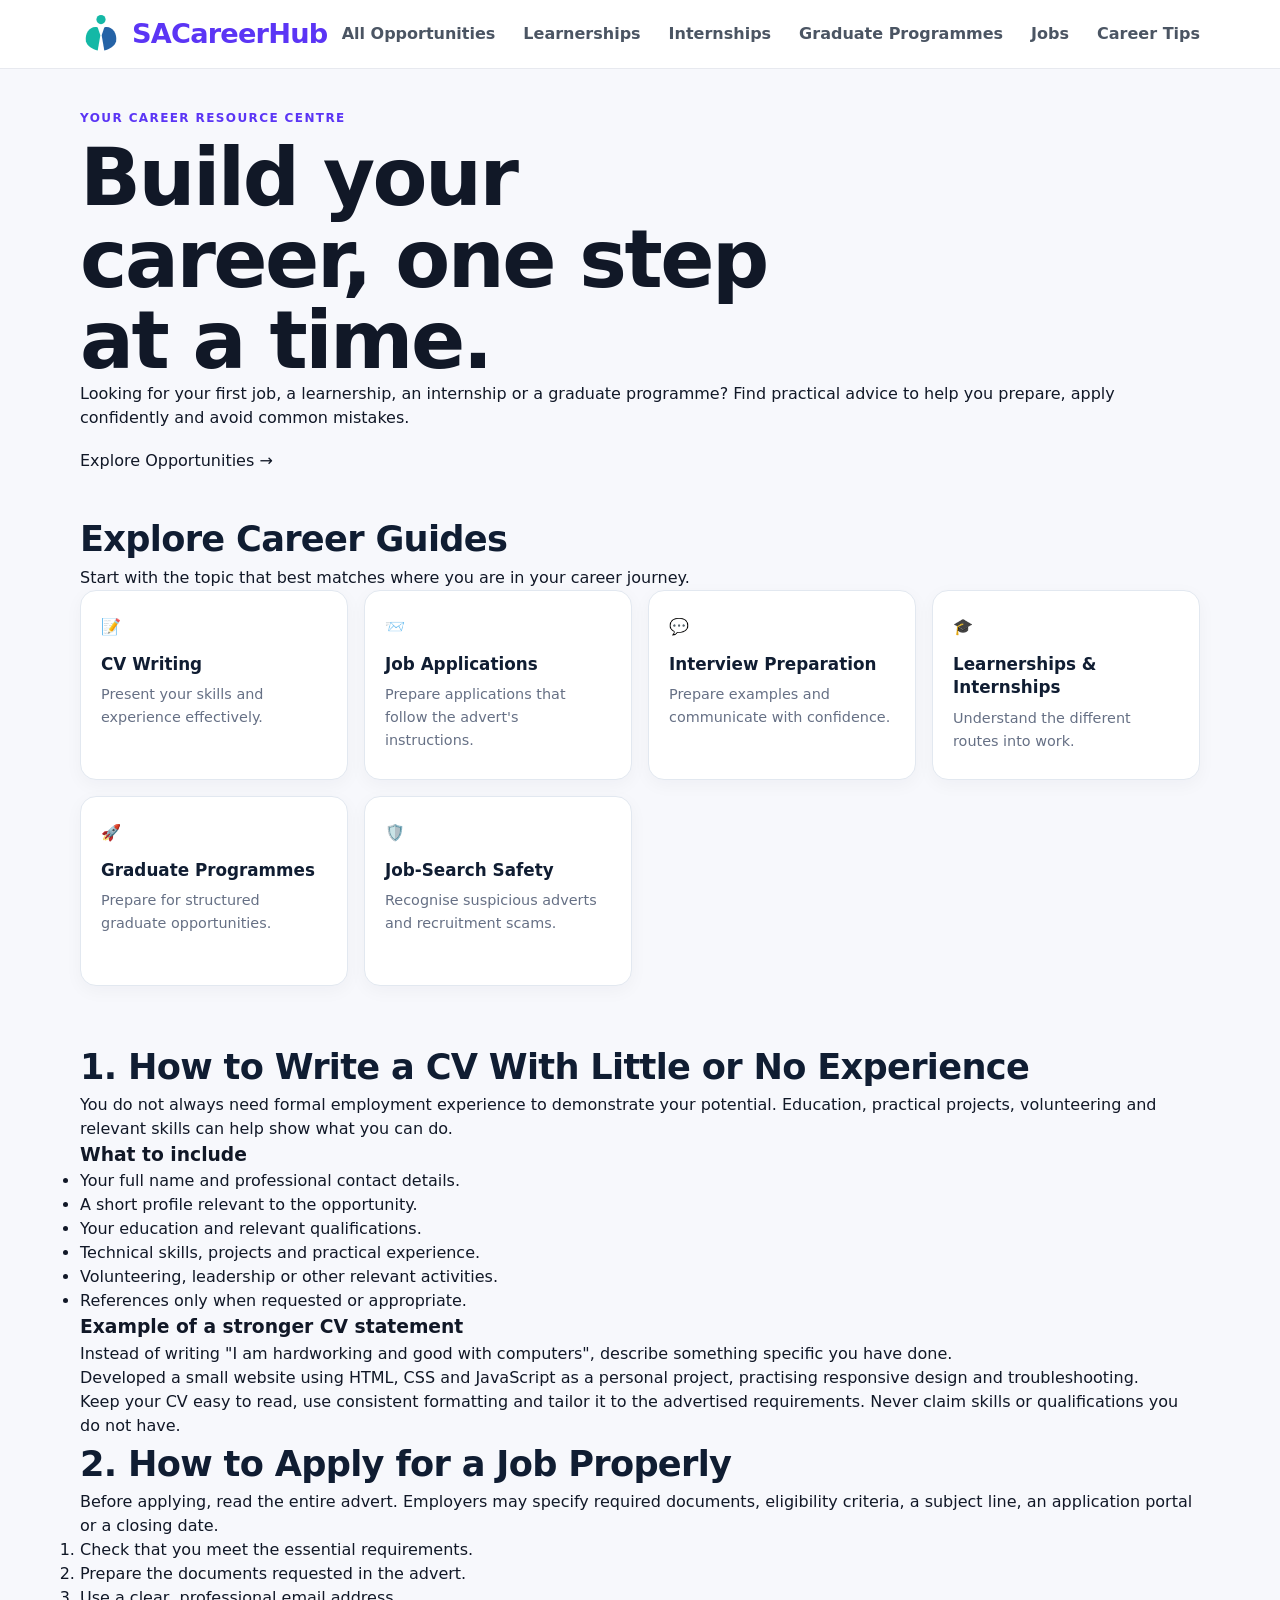
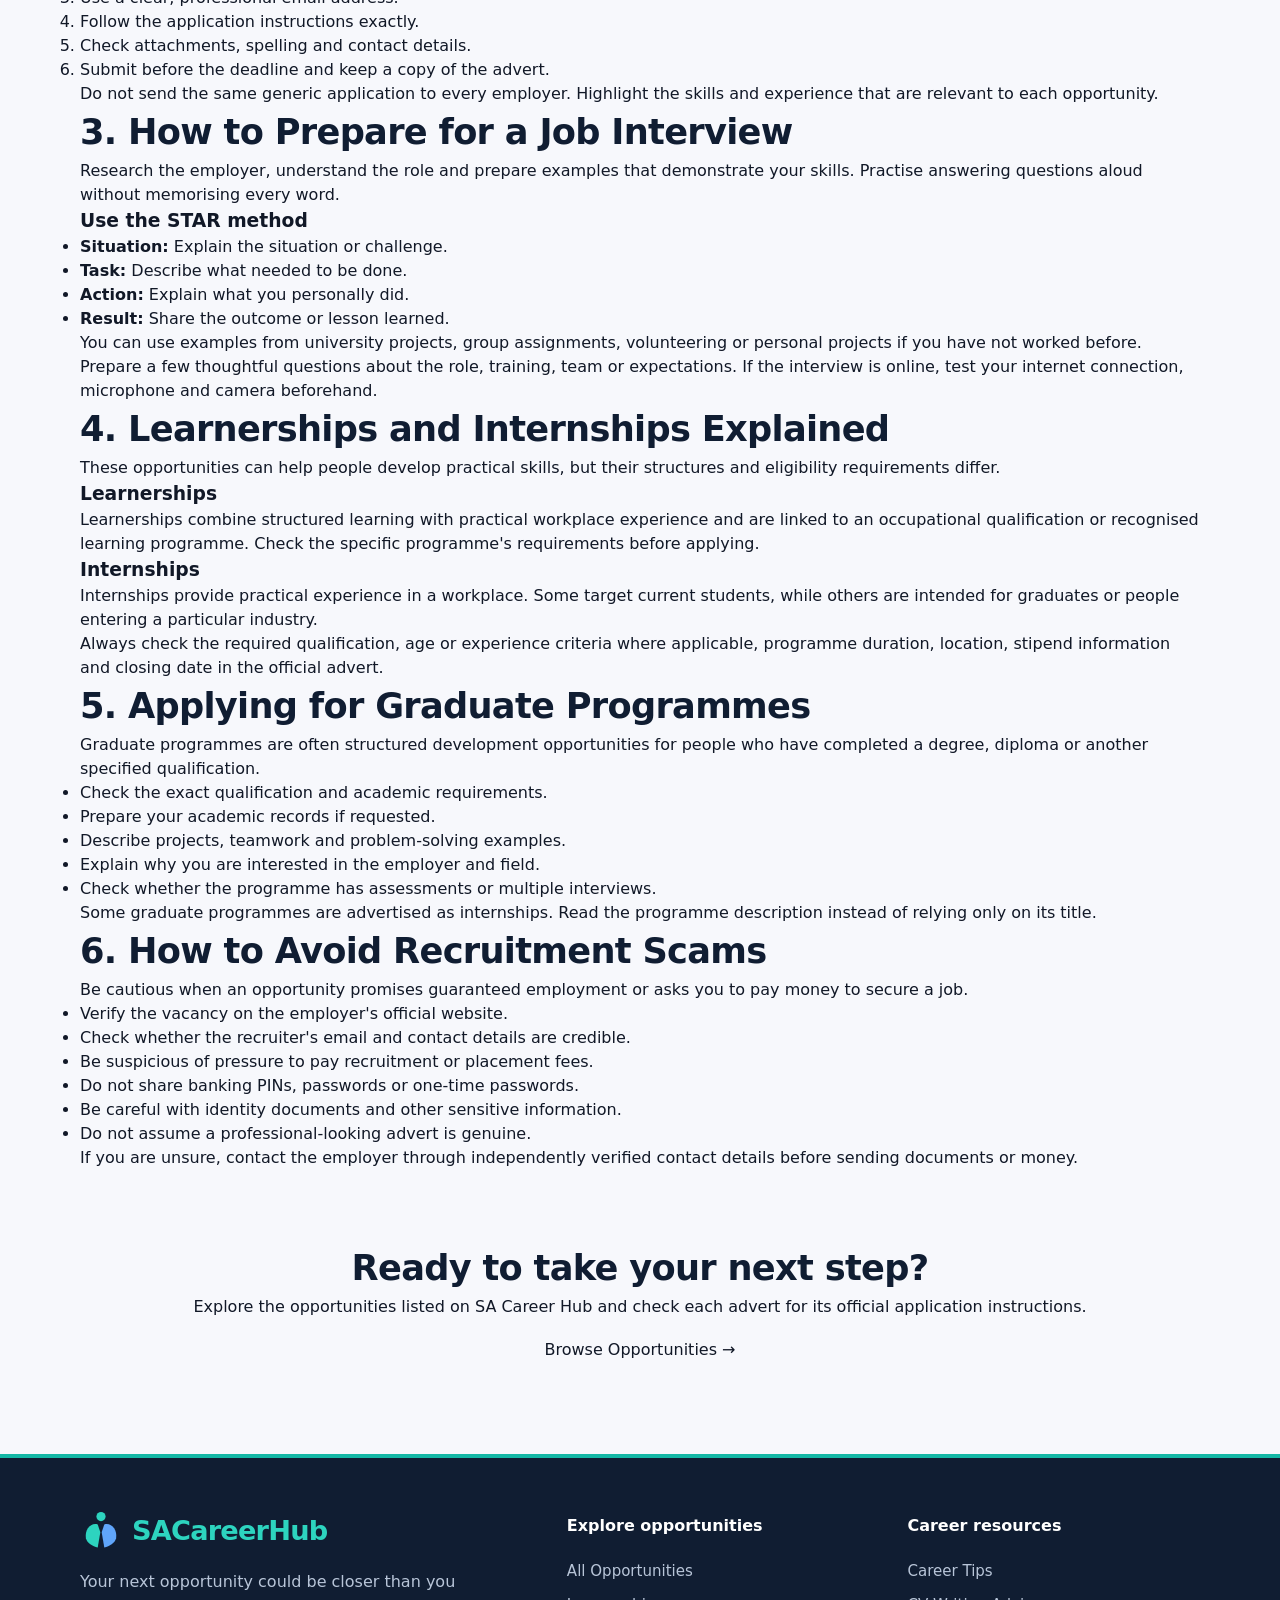
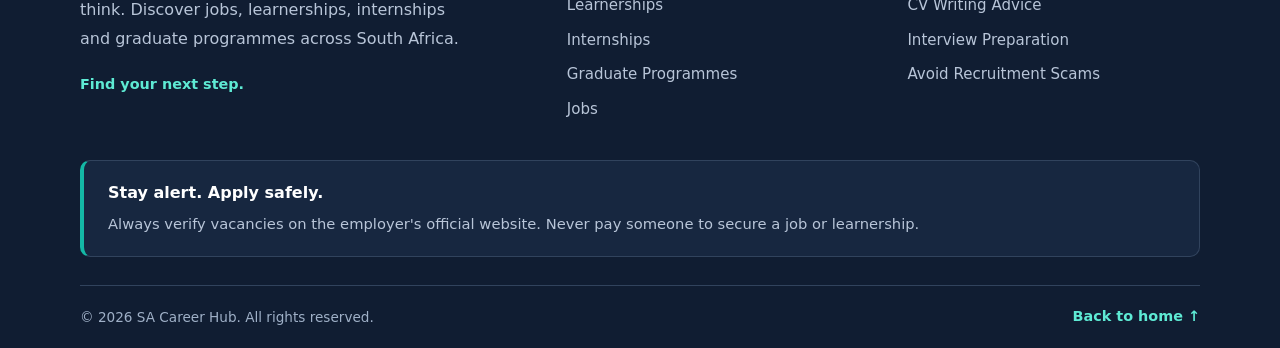
==== career-tips.html @ 0796a943 "Initial SACareerHub website" ====
<!DOCTYPE html>
<html lang="en-ZA">
<head>
  <meta charset="UTF-8">
  <meta name="viewport" content="width=device-width, initial-scale=1.0">

  <title>Career Tips for South Africans | SA Career Hub</title>

  <meta
    name="description"
    content="Practical career advice for South African job seekers, including CV writing, interviews, learnerships, internships and job-search safety."
  >

  <link rel="stylesheet" href="style.css">
</head>

<body>

  <!-- Shared navigation is inserted by components.js -->
  <div id="site-header"></div>

  <main class="container career-tips-page">

    <!-- Introduction -->
    <section class="career-intro">
      <p class="eyebrow">YOUR CAREER RESOURCE CENTRE</p>

      <h1>Build your career, one step at a time.</h1>

      <p>
        Looking for your first job, a learnership, an internship
        or a graduate programme? Find practical advice to help
        you prepare, apply confidently and avoid common mistakes.
      </p>

      <a class="apply-btn" href="index.html#opportunities">
        Explore Opportunities →
      </a>
    </section>

    <!-- Guide navigation -->
    <section class="career-guides">
      <h2>Explore Career Guides</h2>

      <p>
        Start with the topic that best matches where you are
        in your career journey.
      </p>

      <div class="category-grid">

        <a class="category-card" href="#cv-guide">
          <span>📝</span>
          <strong>CV Writing</strong>
          <small>Present your skills and experience effectively.</small>
        </a>

        <a class="category-card" href="#applications-guide">
          <span>📨</span>
          <strong>Job Applications</strong>
          <small>Prepare applications that follow the advert's instructions.</small>
        </a>

        <a class="category-card" href="#interview-guide">
          <span>💬</span>
          <strong>Interview Preparation</strong>
          <small>Prepare examples and communicate with confidence.</small>
        </a>

        <a class="category-card" href="#opportunities-guide">
          <span>🎓</span>
          <strong>Learnerships & Internships</strong>
          <small>Understand the different routes into work.</small>
        </a>

        <a class="category-card" href="#graduate-guide">
          <span>🚀</span>
          <strong>Graduate Programmes</strong>
          <small>Prepare for structured graduate opportunities.</small>
        </a>

        <a class="category-card" href="#safety-guide">
          <span>🛡️</span>
          <strong>Job-Search Safety</strong>
          <small>Recognise suspicious adverts and recruitment scams.</small>
        </a>

      </div>
    </section>

    <!-- CV guide -->
    <article class="career-article" id="cv-guide">
      <h2>1. How to Write a CV With Little or No Experience</h2>

      <p>
        You do not always need formal employment experience to
        demonstrate your potential. Education, practical projects,
        volunteering and relevant skills can help show what you can do.
      </p>

      <h3>What to include</h3>

      <ul>
        <li>Your full name and professional contact details.</li>
        <li>A short profile relevant to the opportunity.</li>
        <li>Your education and relevant qualifications.</li>
        <li>Technical skills, projects and practical experience.</li>
        <li>Volunteering, leadership or other relevant activities.</li>
        <li>References only when requested or appropriate.</li>
      </ul>

      <h3>Example of a stronger CV statement</h3>

      <p>
        Instead of writing "I am hardworking and good with computers",
        describe something specific you have done.
      </p>

      <blockquote>
        Developed a small website using HTML, CSS and JavaScript
        as a personal project, practising responsive design and
        troubleshooting.
      </blockquote>

      <p>
        Keep your CV easy to read, use consistent formatting and
        tailor it to the advertised requirements. Never claim skills
        or qualifications you do not have.
      </p>
    </article>

    <!-- Application guide -->
    <article class="career-article" id="applications-guide">
      <h2>2. How to Apply for a Job Properly</h2>

      <p>
        Before applying, read the entire advert. Employers may specify
        required documents, eligibility criteria, a subject line,
        an application portal or a closing date.
      </p>

      <ol>
        <li>Check that you meet the essential requirements.</li>
        <li>Prepare the documents requested in the advert.</li>
        <li>Use a clear, professional email address.</li>
        <li>Follow the application instructions exactly.</li>
        <li>Check attachments, spelling and contact details.</li>
        <li>Submit before the deadline and keep a copy of the advert.</li>
      </ol>

      <p>
        Do not send the same generic application to every employer.
        Highlight the skills and experience that are relevant to
        each opportunity.
      </p>
    </article>

    <!-- Interview guide -->
    <article class="career-article" id="interview-guide">
      <h2>3. How to Prepare for a Job Interview</h2>

      <p>
        Research the employer, understand the role and prepare examples
        that demonstrate your skills. Practise answering questions
        aloud without memorising every word.
      </p>

      <h3>Use the STAR method</h3>

      <ul>
        <li><strong>Situation:</strong> Explain the situation or challenge.</li>
        <li><strong>Task:</strong> Describe what needed to be done.</li>
        <li><strong>Action:</strong> Explain what you personally did.</li>
        <li><strong>Result:</strong> Share the outcome or lesson learned.</li>
      </ul>

      <p>
        You can use examples from university projects, group assignments,
        volunteering or personal projects if you have not worked before.
      </p>

      <p>
        Prepare a few thoughtful questions about the role, training,
        team or expectations. If the interview is online, test your
        internet connection, microphone and camera beforehand.
      </p>
    </article>

    <!-- Learnership and internship guide -->
    <article class="career-article" id="opportunities-guide">
      <h2>4. Learnerships and Internships Explained</h2>

      <p>
        These opportunities can help people develop practical skills,
        but their structures and eligibility requirements differ.
      </p>

      <h3>Learnerships</h3>
      <p>
        Learnerships combine structured learning with practical
        workplace experience and are linked to an occupational
        qualification or recognised learning programme. Check the
        specific programme's requirements before applying.
      </p>

      <h3>Internships</h3>
      <p>
        Internships provide practical experience in a workplace.
        Some target current students, while others are intended for
        graduates or people entering a particular industry.
      </p>

      <p>
        Always check the required qualification, age or experience
        criteria where applicable, programme duration, location,
        stipend information and closing date in the official advert.
      </p>
    </article>

    <!-- Graduate guide -->
    <article class="career-article" id="graduate-guide">
      <h2>5. Applying for Graduate Programmes</h2>

      <p>
        Graduate programmes are often structured development
        opportunities for people who have completed a degree,
        diploma or another specified qualification.
      </p>

      <ul>
        <li>Check the exact qualification and academic requirements.</li>
        <li>Prepare your academic records if requested.</li>
        <li>Describe projects, teamwork and problem-solving examples.</li>
        <li>Explain why you are interested in the employer and field.</li>
        <li>Check whether the programme has assessments or multiple interviews.</li>
      </ul>

      <p>
        Some graduate programmes are advertised as internships.
        Read the programme description instead of relying only on
        its title.
      </p>
    </article>

    <!-- Safety guide -->
    <article class="career-article" id="safety-guide">
      <h2>6. How to Avoid Recruitment Scams</h2>

      <p>
        Be cautious when an opportunity promises guaranteed employment
        or asks you to pay money to secure a job.
      </p>

      <ul>
        <li>Verify the vacancy on the employer's official website.</li>
        <li>Check whether the recruiter's email and contact details are credible.</li>
        <li>Be suspicious of pressure to pay recruitment or placement fees.</li>
        <li>Do not share banking PINs, passwords or one-time passwords.</li>
        <li>Be careful with identity documents and other sensitive information.</li>
        <li>Do not assume a professional-looking advert is genuine.</li>
      </ul>

      <p>
        If you are unsure, contact the employer through independently
        verified contact details before sending documents or money.
      </p>
    </article>

    <!-- Closing call to action -->
    <section class="career-cta">
      <h2>Ready to take your next step?</h2>

      <p>
        Explore the opportunities listed on SA Career Hub and
        check each advert for its official application instructions.
      </p>

      <a class="apply-btn" href="index.html#opportunities">
        Browse Opportunities →
      </a>
    </section>

  </main>

  <!-- Shared footer is inserted by components.js -->
  <div id="site-footer"></div>

  <script src="components.js" defer></script>

</body>
</html>
---- style.css ----
*{box-sizing:border-box;margin:0;padding:0}
:root{--ink:#111827;--muted:#667085;--bg:#f7f8fc;--card:#fff;--primary:#5b35f5;--primary-dark:#4523d5;--border:#e7e9ef;--green:#087f5b}
html{scroll-behavior:smooth}
body{font-family:Inter,system-ui,-apple-system,BlinkMacSystemFont,"Segoe UI",sans-serif;color:var(--ink);background:var(--bg);line-height:1.5}
a{text-decoration:none;color:inherit}
button,input,select{font:inherit}
.container{width:min(1120px,92%);margin:auto}

/* Header */
.site-header{background:#fff;border-bottom:1px solid var(--border);position:sticky;top:0;z-index:20}
.nav{height:68px;display:flex;align-items:center;justify-content:space-between}
.logo{font-size:1.25rem;font-weight:900;letter-spacing:-.5px}.logo span{color:var(--primary)}
nav{display:flex;gap:28px;color:#4b5563;font-weight:600}
nav a:hover{color:var(--primary)}
.menu-btn{display:none;border:0;background:none;font-size:1.6rem}

/* Hero */
.hero {
  position: relative;
  overflow: hidden;
  background: linear-gradient(135deg, #101d32 0%, #163653 60%, #2563a6 100%);
  color: #ffffff;
  padding: 88px 0;
}

.hero-content {
  display: flex;
  align-items: center;
  min-height: 320px;
}

.eyebrow {
  text-transform: uppercase;
  letter-spacing: 1.4px;
  font-size: 0.75rem;
  font-weight: 800;
  color: var(--primary);
  margin-bottom: 10px;
}

.hero .eyebrow {
  color: #2dd4bf;
}

h1 {
  font-size: clamp(2.4rem, 7vw, 5rem);
  line-height: 1.02;
  letter-spacing: -2.5px;
  max-width: 750px;
}

h1 span {
  color: #2dd4bf;
}

.hero-text {
  font-size: 1.1rem;
  line-height: 1.8;
  color: #e2eaf3;
  max-width: 650px;
  margin: 22px 0 30px;
}

.primary-btn {
  display: inline-block;
  background: #2dd4bf;
  color: #101d32;
  padding: 14px 22px;
  border-radius: 12px;
  font-weight: 800;
  text-decoration: none;
  transition: transform 0.2s ease, background 0.2s ease;
}

.primary-btn:hover {
  background: #5eead4;
  transform: translateY(-2px);
}

.primary-btn:focus-visible {
  outline: 3px solid #ffffff;
  outline-offset: 4px;
}

.ad-slot{min-height:90px;border:1px dashed #d3d7e2;color:#9aa1af;display:flex;align-items:center;justify-content:center;font-size:.68rem;letter-spacing:1px;margin-top:24px;margin-bottom:50px;background:#fafbfc}

/* Search */
section {
  padding-bottom: 55px;
}

.search-area {
  scroll-margin-top: 90px;
}

.section-heading {
  display: flex;
  justify-content: space-between;
  align-items: end;
  gap: 16px;
  margin-bottom: 24px;
}

h2 {
  font-size: clamp(1.6rem, 4vw, 2.2rem);
  letter-spacing: -0.7px;
  color: #101d32;
}

.result-count {
  color: var(--muted);
  font-size: 0.9rem;
  padding-bottom: 5px;
}

.filters {
  display: grid;
  grid-template-columns: 2fr 1fr 1fr;
  gap: 12px;
  margin-bottom: 28px;
  padding: 18px;
  background: #ffffff;
  border: 1px solid #e2e8f0;
  border-radius: 16px;
  box-shadow: 0 6px 24px rgba(16, 29, 50, 0.06);
}

.filters input,
.filters select {
  width: 100%;
  min-width: 0;
  padding: 14px 15px;
  border: 1px solid #dbe3ed;
  border-radius: 10px;
  background: #f8fafc;
  color: #101d32;
  font: inherit;
  outline: none;
  transition: border-color 0.2s ease, box-shadow 0.2s ease,
    background 0.2s ease;
}

.filters input::placeholder {
  color: #8491a3;
}

.filters input:focus,
.filters select:focus {
  background: #ffffff;
  border-color: #14b8a6;
  box-shadow: 0 0 0 3px rgba(20, 184, 166, 0.15);
}

.filters input:hover,
.filters select:hover {
  border-color: #9ccbc7;
}

/* ========================================
   SACareerHub — opportunity cards
   ======================================== */

.opportunity-grid {
  display: grid;
  grid-template-columns: repeat(3, minmax(0, 1fr));
  gap: 22px;
  align-items: stretch;
}

.opportunity-card {
  background: #ffffff;
  border: 1px solid #e2e8f0;
  border-radius: 16px;
  padding: 22px;
  display: flex;
  flex-direction: column;
  min-width: 0;
  min-height: 280px;
  box-shadow: 0 4px 14px rgba(16, 29, 50, 0.05);
  transition: transform 0.2s ease, box-shadow 0.2s ease,
    border-color 0.2s ease;
}

.opportunity-card:hover {
  transform: translateY(-4px);
  border-color: #99e6dc;
  box-shadow: 0 12px 28px rgba(16, 29, 50, 0.10);
}

.opportunity-card h3 {
  color: #101d32;
  font-size: 1.12rem;
  font-weight: 750;
  line-height: 1.4;
  margin: 10px 0 7px;
}

.opportunity-card .company {
  color: #475569;
  font-size: 0.94rem;
  font-weight: 650;
  margin-bottom: 4px;
}

.opportunity-card .meta {
  color: #64748b;
  font-size: 0.84rem;
  line-height: 1.7;
  margin: 10px 0 14px;
}

.opportunity-card > p:not(.company):not(.meta):not(.closing-notice) {
  color: #475569;
  font-size: 0.93rem;
  line-height: 1.7;
  margin-bottom: 18px;
}

.opportunity-card .badge {
  background: #e0f2fe;
  color: #075985;
  padding: 5px 10px;
  border-radius: 7px;
  font-size: 0.75rem;
  font-weight: 750;
}

.opportunity-card .apply-btn {
  display: inline-flex;
  align-items: center;
  justify-content: center;
  gap: 8px;
  width: 100%;
  margin-top: auto;
  padding: 12px 14px;
  border: 1px solid #101d32;
  border-radius: 10px;
  background: #101d32;
  color: #ffffff;
  font-size: 0.92rem;
  font-weight: 750;
  text-align: center;
  text-decoration: none;
  transition: background 0.2s ease, border-color 0.2s ease;
}

.opportunity-card .apply-btn:hover {
  background: #14b8a6;
  border-color: #14b8a6;
  color: #101d32;
}

.opportunity-card .apply-btn:focus-visible {
  outline: 3px solid #14b8a6;
  outline-offset: 3px;
}

.no-results {
  text-align: center;
  padding: 35px;
  color: #64748b;
}

.hidden {
  display: none;
}

/* Responsive card grid */
@media (max-width: 900px) {
  .opportunity-grid {
    grid-template-columns: repeat(2, minmax(0, 1fr));
    gap: 18px;
  }
}

@media (max-width: 600px) {
  .opportunity-grid {
    grid-template-columns: 1fr;
    gap: 16px;
  }

  .opportunity-card {
    min-height: 0;
    padding: 20px;
  }
}

@media (prefers-reduced-motion: reduce) {
  .opportunity-card,
  .opportunity-card .apply-btn {
    transition: none;
  }

  .opportunity-card:hover {
    transform: none;
  }
}

/* Categories */
.category-grid {
  display: grid;
  grid-template-columns: repeat(4, minmax(0, 1fr));
  gap: 16px;
}

.category-card {
  display: flex;
  flex-direction: column;
  align-items: flex-start;
  min-width: 0;
  min-height: 190px;
  text-align: left;
  border: 1px solid #e2e8f0;
  background: #ffffff;
  border-radius: 16px;
  padding: 24px 20px;
  color: #101d32;
  font: inherit;
  cursor: pointer;
  box-shadow: 0 5px 18px rgba(16, 29, 50, 0.04);
  transition: transform 0.2s ease, border-color 0.2s ease,
    box-shadow 0.2s ease;
}

.category-card:hover {
  border-color: #14b8a6;
  transform: translateY(-4px);
  box-shadow: 0 12px 28px rgba(16, 29, 50, 0.09);
}

.category-card:focus-visible {
  outline: 3px solid #14b8a6;
  outline-offset: 3px;
}

.category-card strong,
.category-card small {
  display: block;
}

.category-card strong {
  margin: 14px 0 7px;
  font-size: 1.05rem;
  line-height: 1.4;
  font-weight: 800;
  color: #101d32;
}

.category-card small {
  color: var(--muted);
  font-size: 0.9rem;
  line-height: 1.6;
}

@media (max-width: 900px) {
  .category-grid {
    grid-template-columns: repeat(2, minmax(0, 1fr));
  }
}

@media (max-width: 480px) {
  .category-grid {
    grid-template-columns: 1fr;
  }

  .category-card {
    min-height: 0;
    padding: 20px;
  }
}

/* Tips */
.tips{background:#fff;border:1px solid var(--border);border-radius:18px;padding:28px;display:grid;grid-template-columns:1fr 1.4fr;gap:30px;margin-bottom:50px}
.tips ul{padding-left:20px;color:#475467}.tips li+li{margin-top:9px}

/* Footer */
footer{background:#111827;color:#bfc5d2;padding:35px 0 20px}
.footer-content{display:flex;justify-content:space-between;gap:30px}
footer .logo{color:#fff}footer p{margin-top:8px}
.footer-content>div:last-child{display:flex;gap:20px}
.footer-content a:hover{color:#fff}
.copyright{text-align:center;border-top:1px solid #293241;margin-top:25px;padding-top:20px;font-size:.78rem}

/* Mobile */
@media(max-width:800px){
  .menu-btn{display:block}
  nav{display:none;position:absolute;left:4%;right:4%;top:68px;background:white;border:1px solid var(--border);border-radius:12px;padding:15px;flex-direction:column;gap:15px;box-shadow:0 10px 25px #0001}
  nav.open{display:flex}
  .hero{padding:55px 0}.hero-content{min-height:300px}
  .filters{grid-template-columns:1fr}
  .opportunity-grid{grid-template-columns:1fr}
  .category-grid{grid-template-columns:1fr 1fr}
  .tips{grid-template-columns:1fr}
  .footer-content{flex-direction:column}
}
@media(max-width:430px){
  .category-grid{grid-template-columns:1fr}
  h1{letter-spacing:-1.5px}
}


/* Career Tips page: keep action buttons clear of surrounding text */
.career-intro .apply-btn,
.career-cta .apply-btn {
  display: inline-flex;
  align-items: center;
  justify-content: center;
  position: static;
  margin-top: 20px;
  line-height: 1.4;
  text-decoration: none;
}

/* Give the introduction and closing section enough breathing room */
.career-intro {
  padding-top: 40px;
  padding-bottom: 40px;
}

.career-cta {
  margin-top: 40px;
  padding: 32px 24px;
  text-align: center;
}

.career-intro > p:not(.eyebrow) {
  margin-bottom: 0;
}

.career-cta > p {
  margin-bottom: 0;
}


/* Opportunity card status badges */
.card-badges {
  display: flex;
  align-items: center;
  justify-content: space-between;
  flex-wrap: wrap;
  gap: 8px;
  margin-bottom: 14px;
}

.status-badge {
  display: inline-block;
  padding: 5px 10px;
  border-radius: 999px;
  font-size: 0.75rem;
  font-weight: 700;
  letter-spacing: 0.04em;
}

.status-open {
  color: #166534;
  background: #dcfce7;
}

.status-closed {
  color: #991b1b;
  background: #fee2e2;
}

.status-unknown {
  color: #854d0e;
  background: #fef3c7;
}

.closing-notice {
  padding: 10px 12px;
  border-left: 3px solid #dc2626;
  background: #fef2f2;
  color: #7f1d1d;
  border-radius: 4px;
  font-size: 0.9rem;
}


/* ========================================
   SA Career Hub — Modern shared footer
   ======================================== */

.site-footer {
  margin-top: 60px;
  padding: 52px 0 0;
  background: #101d32;
  color: #d5deeb;
  border-top: 4px solid #14b8a6;
}

.footer-main {
  display: grid;
  grid-template-columns: 1.5fr 1fr 1fr;
  gap: 48px;
  padding-bottom: 40px;
}

.footer-brand {
  max-width: 390px;
}

.footer-logo {
  display: inline-block;
  margin-bottom: 16px;
  color: #ffffff;
  font-size: 1.7rem;
  font-weight: 800;
  text-decoration: none;
  letter-spacing: -0.5px;
}

.footer-logo span {
  color: #2dd4bf;
}

.footer-brand p {
  color: #b8c5d8;
  line-height: 1.8;
  margin: 0 0 18px;
}

.footer-tagline {
  display: inline-block;
  color: #5eead4;
  font-size: 0.9rem;
  font-weight: 700;
}

.footer-links {
  display: flex;
  flex-direction: column;
  align-items: flex-start;
  gap: 12px;
}

.footer-links h3 {
  margin: 4px 0 10px;
  color: #ffffff;
  font-size: 1rem;
}

.footer-links a {
  color: #b8c5d8;
  text-decoration: none;
  font-size: 0.94rem;
  transition: color 0.2s ease;
}

.footer-links a:hover,
.footer-links a:focus-visible {
  color: #5eead4;
}

.footer-notice {
  padding: 20px 24px;
  border: 1px solid #31435d;
  border-left: 4px solid #14b8a6;
  border-radius: 10px;
  background: #172740;
  margin-bottom: 28px;
}

.footer-notice strong {
  display: block;
  color: #ffffff;
  margin-bottom: 6px;
}

.footer-notice p {
  margin: 0;
  color: #b8c5d8;
  line-height: 1.7;
  font-size: 0.92rem;
}

.footer-bottom {
  display: flex;
  justify-content: space-between;
  align-items: center;
  gap: 16px;
  padding: 20px 0;
  border-top: 1px solid #31435d;
}

.footer-bottom p {
  margin: 0;
  color: #9fb0c7;
  font-size: 0.85rem;
}

.footer-bottom a {
  color: #5eead4;
  text-decoration: none;
  font-size: 0.9rem;
  font-weight: 600;
}

.footer-bottom a:hover {
  color: #ffffff;
}

/* Responsive footer layout */
@media (max-width: 760px) {
  .site-footer {
    margin-top: 40px;
    padding-top: 36px;
  }

  .footer-main {
    grid-template-columns: 1fr 1fr;
    gap: 32px 24px;
  }

  .footer-brand {
    grid-column: 1 / -1;
    max-width: 100%;
  }

  .footer-notice {
    padding: 18px;
  }
}

@media (max-width: 480px) {
  .footer-main {
    grid-template-columns: 1fr;
    gap: 28px;
  }

  .footer-brand {
    grid-column: auto;
  }

  .footer-bottom {
    flex-direction: column;
    align-items: flex-start;
    gap: 10px;
  }
}

/* Consistent SACareerHub branding */

.logo-hub {
  color: #14b8a6;
}

.footer-logo-hub {
  color: #2dd4bf;
}


/* ========================================
   SACareerHub — unified brand identity
   ======================================== */

.logo,
.footer-logo {
  display: inline-flex;
  align-items: center;
  gap: 10px;
  font-family: Inter, "Segoe UI", system-ui, sans-serif;
  font-size: 1.7rem;
  font-weight: 800;
  line-height: 1.1;
  letter-spacing: -0.8px;
  text-decoration: none;
  white-space: nowrap;
}

.logo {
  color: #101d32;
}

.footer-logo {
  color: #ffffff;
  margin-bottom: 16px;
}

.logo-icon {
  display: block;
  width: 42px;
  height: 42px;
  flex-shrink: 0;
}

.logo-text {
  display: inline-block;
  color: inherit;
}

.logo-career {
  color: inherit;
}

.logo-hub {
  color: #14b8a6;
}

.footer-logo .logo-hub {
  color: #2dd4bf;
}

.logo:hover,
.footer-logo:hover {
  text-decoration: none;
}

@media (max-width: 480px) {
  .logo,
  .footer-logo {
    gap: 7px;
    font-size: 1.35rem;
    letter-spacing: -0.5px;
  }

  .logo-icon {
    width: 34px;
    height: 34px;
  }
}

/* Mobile layout safety fixes */
@media (max-width: 800px) {
  .container {
    width: 92%;
    max-width: 100%;
  }

  .nav {
    gap: 12px;
    min-width: 0;
  }

  .logo {
    min-width: 0;
    font-size: 1.15rem;
  }

  .logo-text {
    white-space: nowrap;
  }

  .menu-btn {
    flex-shrink: 0;
    padding: 6px;
  }

  .hero-content,
  .hero-content > div {
    min-width: 0;
    max-width: 100%;
  }

  .hero h1 {
    overflow-wrap: anywhere;
  }

  .hero .eyebrow,
  .hero-text {
    overflow-wrap: anywhere;
  }
}

@media (max-width: 430px) {
  .hero {
    padding: 44px 0;
  }

  .hero-content {
    min-height: 0;
  }

  .hero h1 {
    font-size: clamp(2.2rem, 10vw, 2.8rem);
    letter-spacing: -1.5px;
  }

  .hero-text {
    font-size: 1rem;
    line-height: 1.7;
  }

  .hero .primary-btn {
    max-width: 100%;
    white-space: normal;
    text-align: center;
  }
}
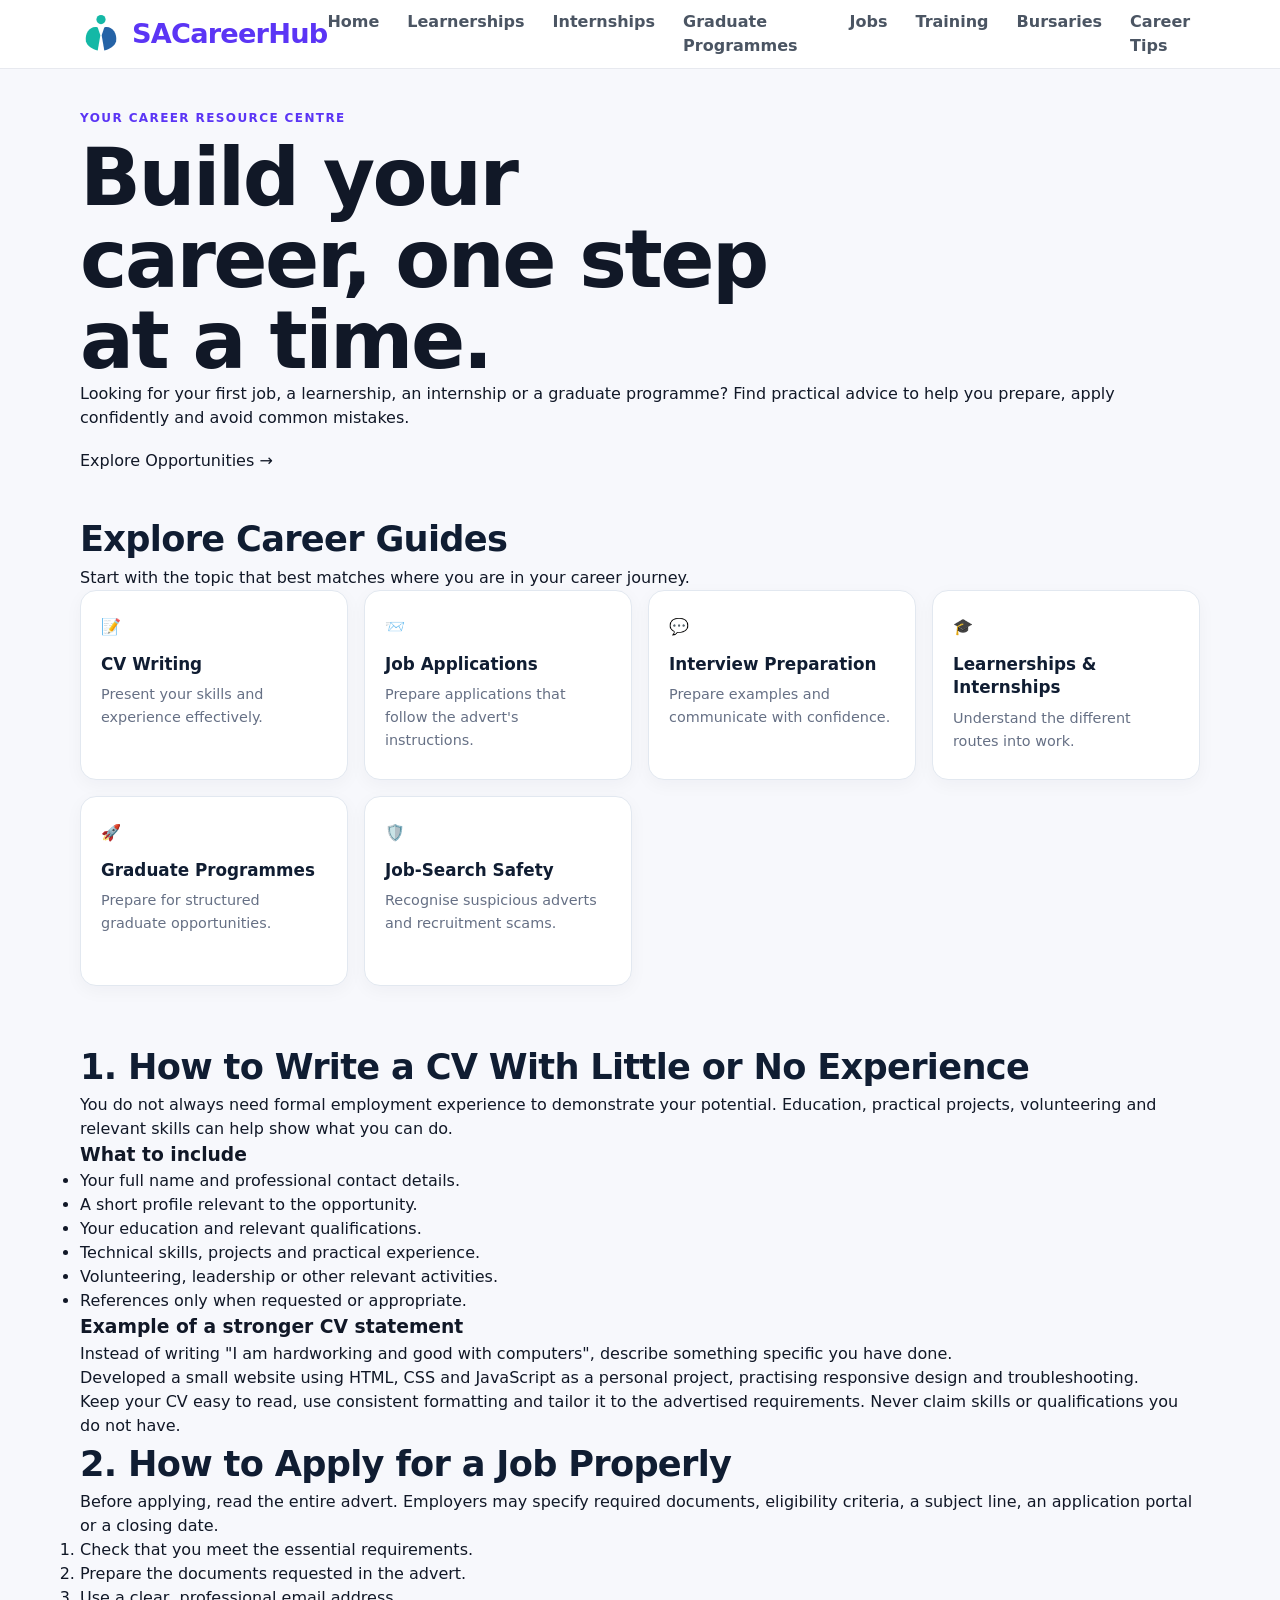
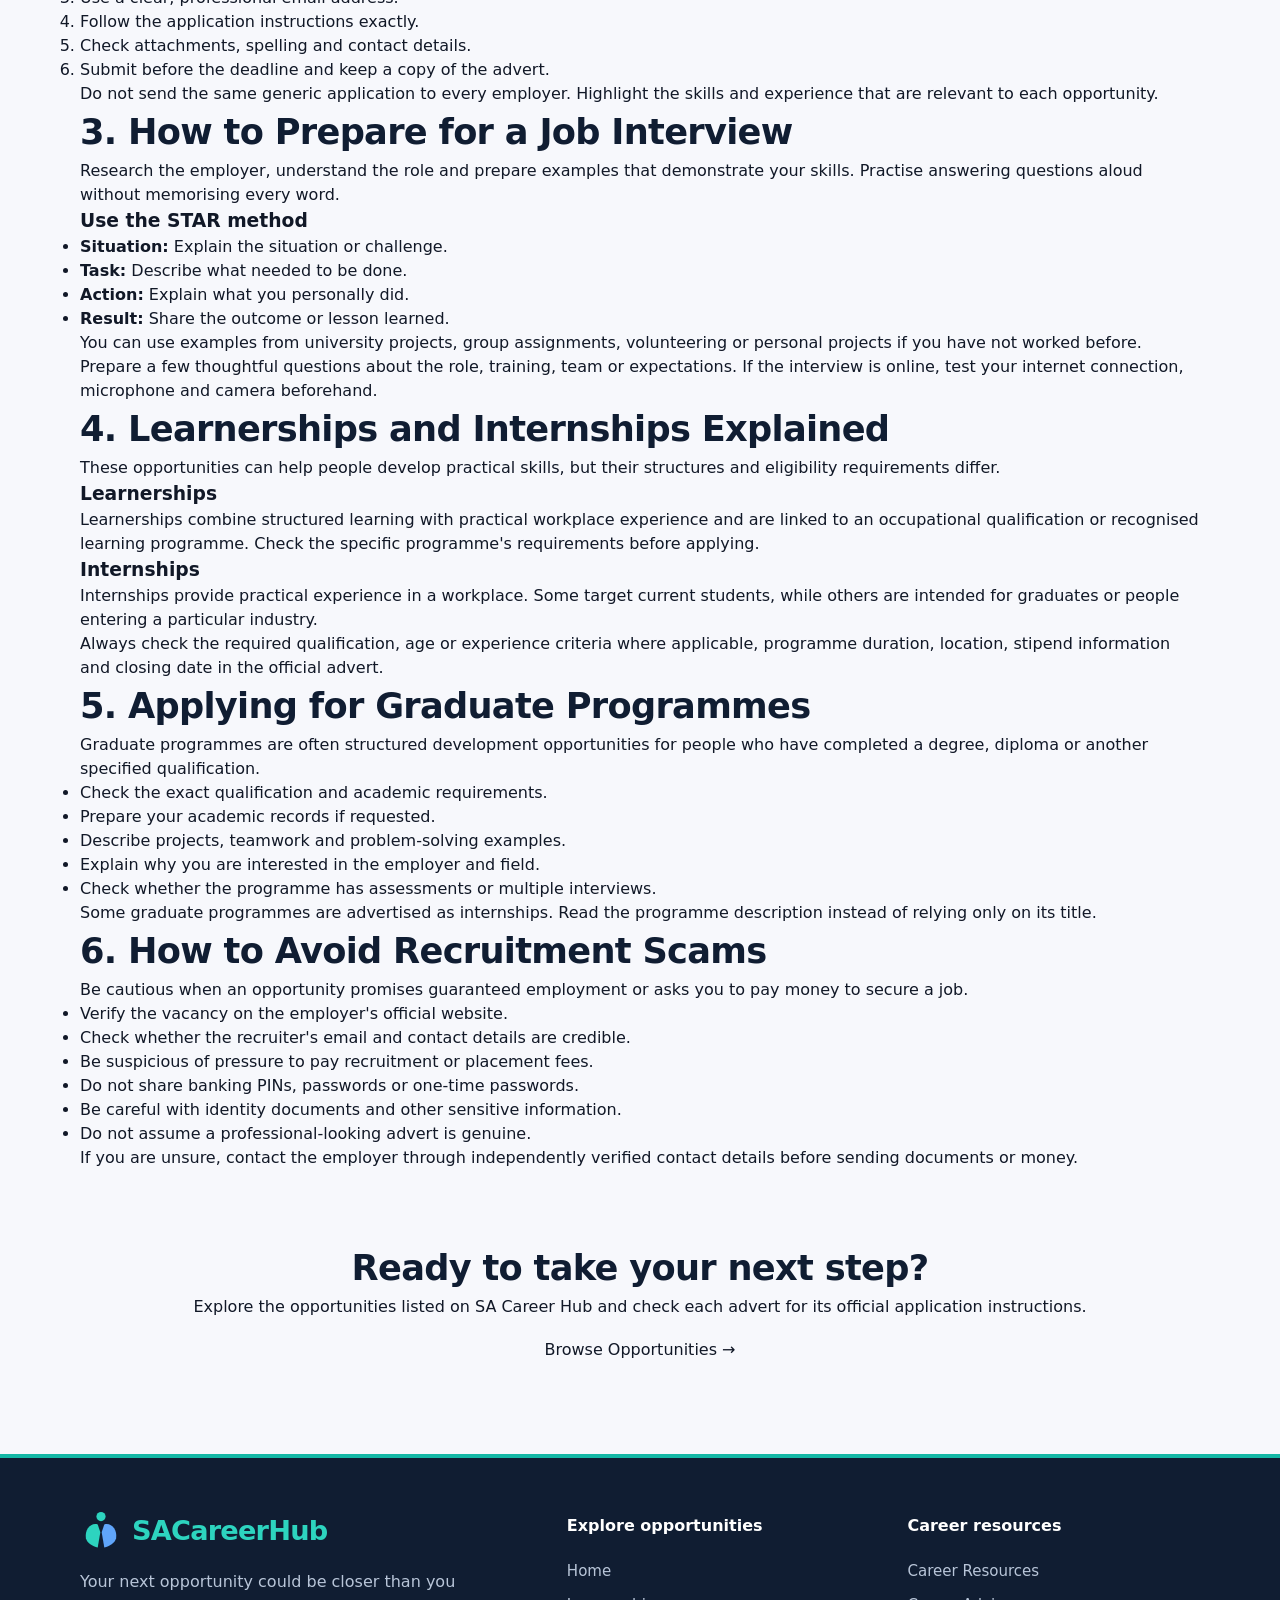
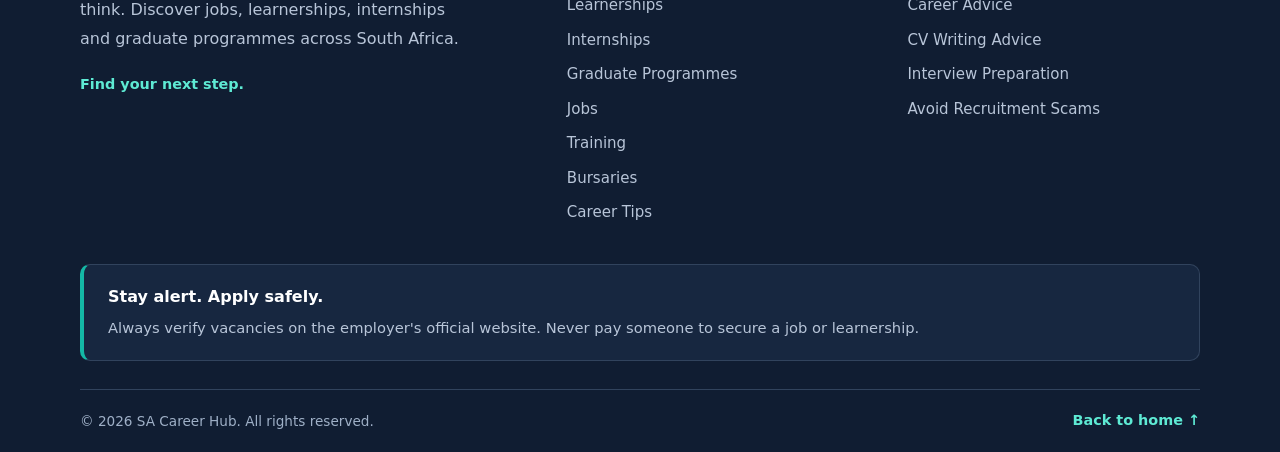
==== commit 1d489f9a: "added the favicon icon the the header" ====
--- a/career-tips.html
+++ b/career-tips.html
@@ -6,6 +6,9 @@
   <meta name="viewport" content="width=device-width, initial-scale=1.0">
 
   <title>Career Tips for South Africans | SA Career Hub</title>
+
+  <!-- Website tab icon -->
+  <link rel="icon" type="image/svg+xml" href="favicon.svg">
 
   <meta
     name="description"
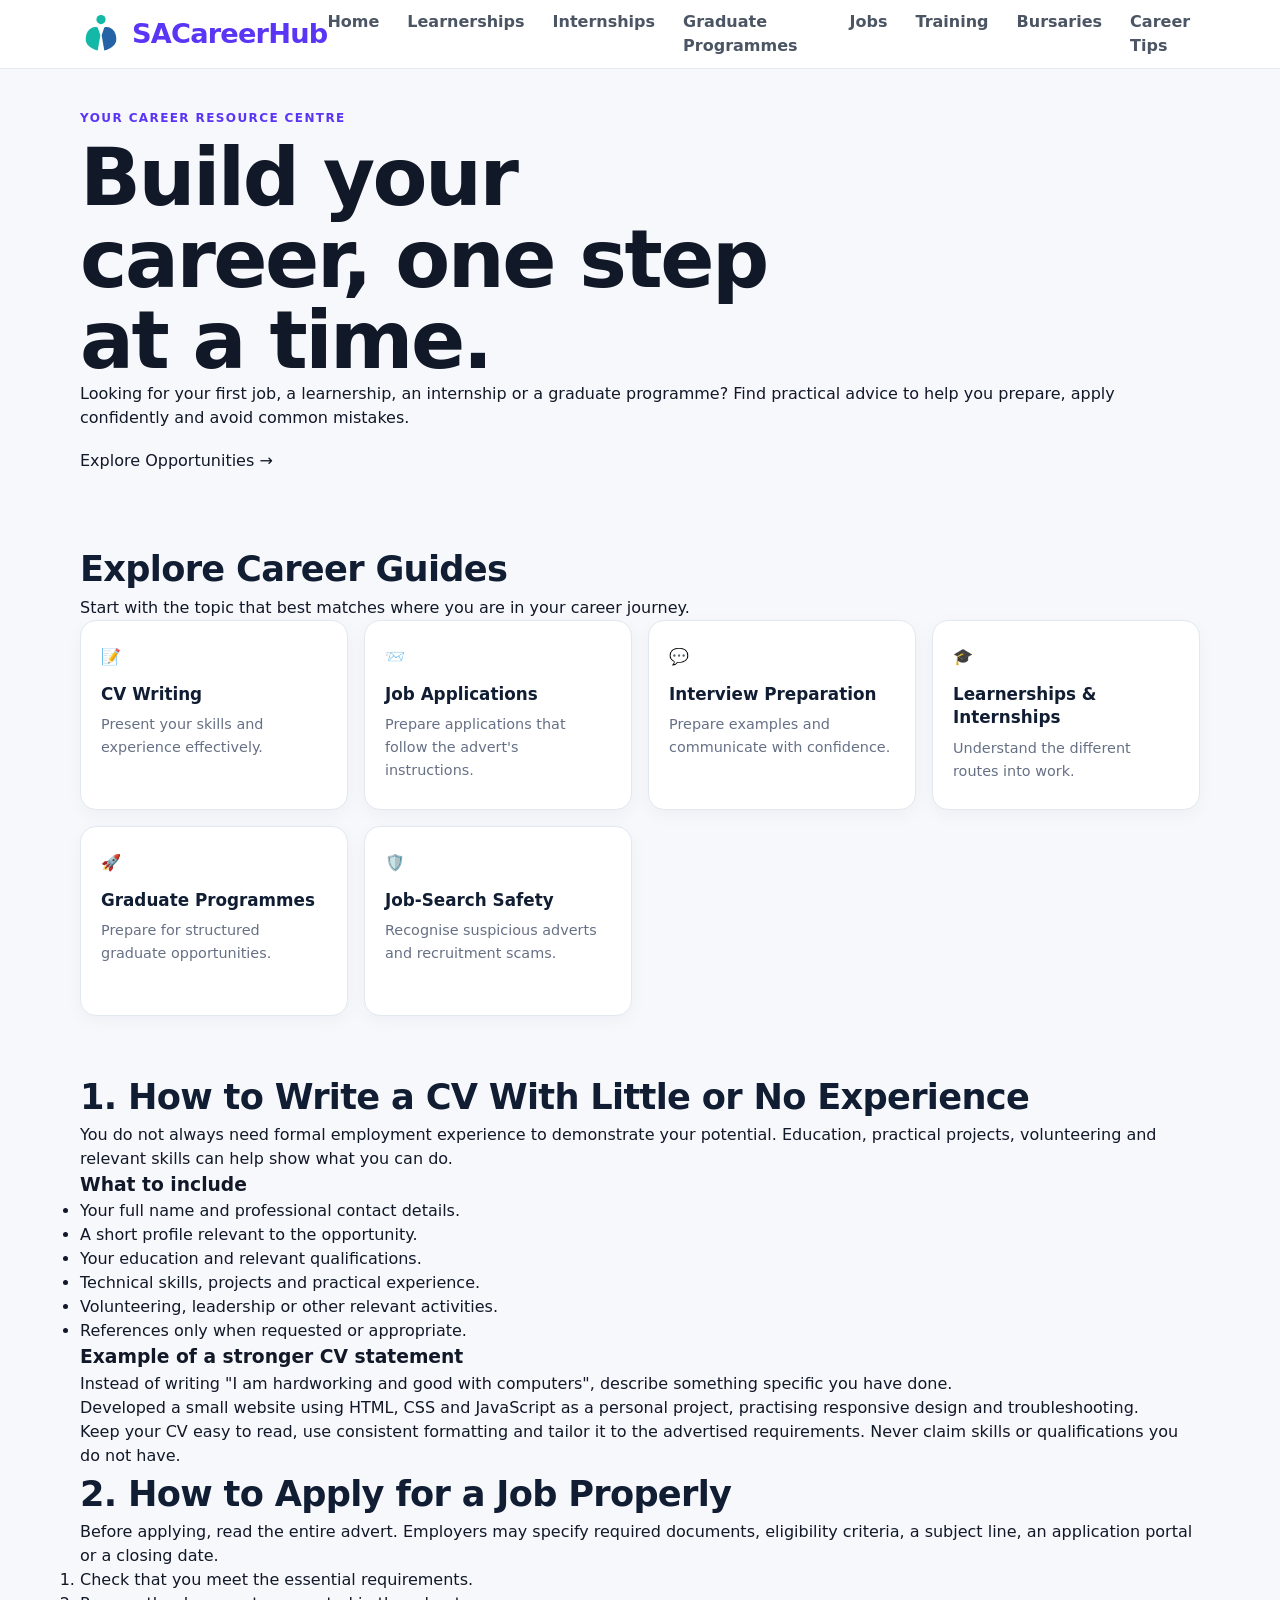
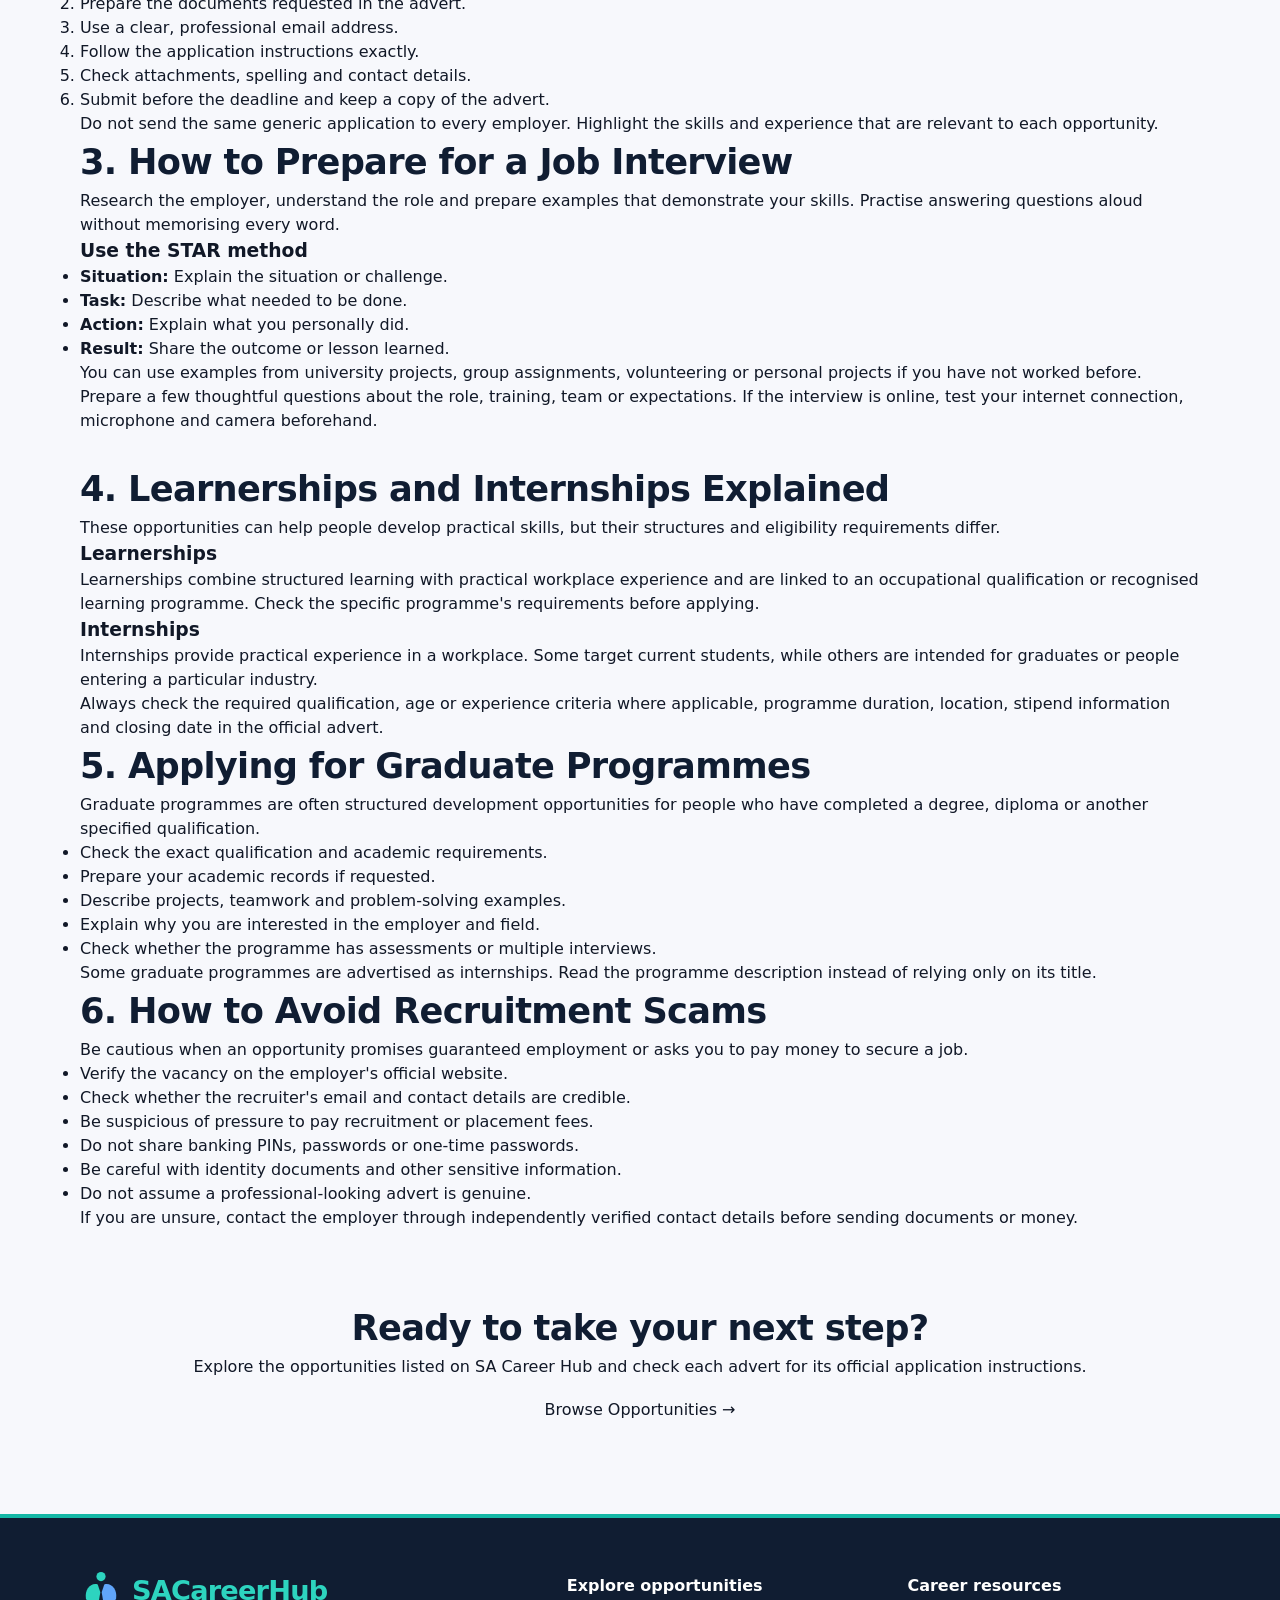
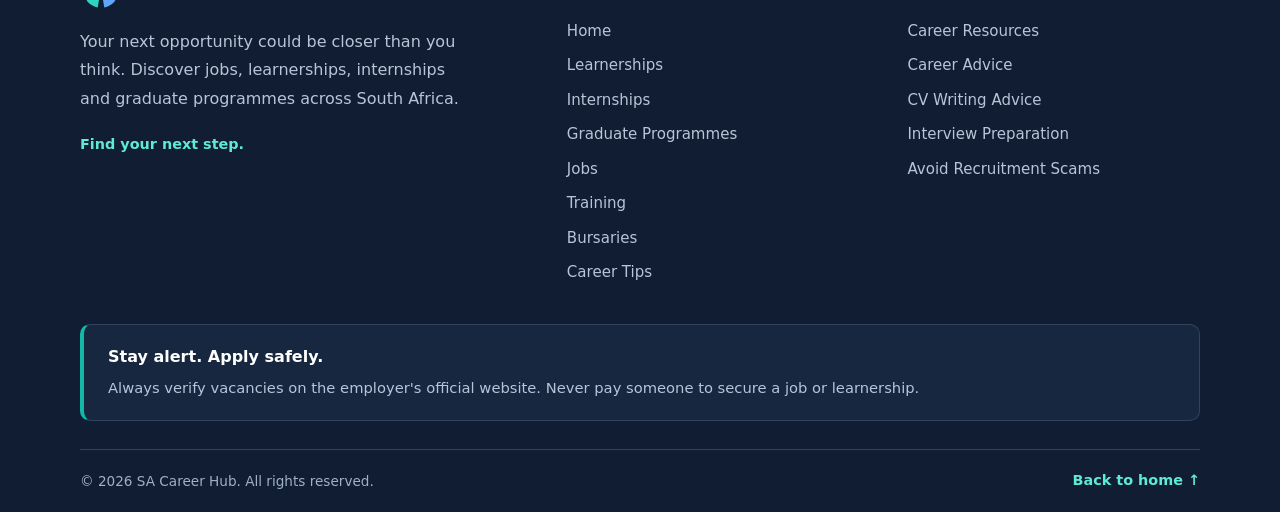
==== commit cb4b4d0b: "added google ads code and tags plus a new README file" ====
--- a/career-tips.html
+++ b/career-tips.html
@@ -7,6 +7,11 @@
 
   <title>Career Tips for South Africans | SA Career Hub</title>
 
+  <!-- Google AdSense account meta tag for ad revenue tracking -->
+  <meta name="google-adsense-account" content="ca-pub-6800037475940294">
+  <script async src="https://pagead2.googlesyndication.com/pagead/js/adsbygoogle.js?client=ca-pub-6800037475940294"
+     crossorigin="anonymous"></script>
+
   <!-- Website tab icon -->
   <link rel="icon" type="image/svg+xml" href="favicon.svg">
 
@@ -41,6 +46,19 @@
         Explore Opportunities →
       </a>
     </section>
+
+          <!-- SA Career Hub Ad - Tips Top -->
+    <div class="ad-placeholder" style="margin: 30px 0;">
+        <ins class="adsbygoogle"
+            style="display:block"
+            data-ad-client="ca-pub-6800037475940294"
+            data-ad-slot="4734964619"
+            data-ad-format="auto"
+            data-full-width-responsive="true"></ins>
+        <script>
+            (adsbygoogle = window.adsbygoogle || []).push({});
+        </script>
+    </div>
 
     <!-- Guide navigation -->
     <section class="career-guides">
@@ -190,6 +208,19 @@
       </p>
     </article>
 
+          <!-- SA Career Hub Ad- Tips Mid -->
+    <div class="ad-placeholder" style="margin: 30px 0;">
+        <ins class="adsbygoogle"
+            style="display:block"
+            data-ad-client="ca-pub-6800037475940294"
+            data-ad-slot="8562528984"
+            data-ad-format="auto"
+            data-full-width-responsive="true"></ins>
+        <script>
+            (adsbygoogle = window.adsbygoogle || []).push({});
+        </script>
+    </div>
+
     <!-- Learnership and internship guide -->
     <article class="career-article" id="opportunities-guide">
       <h2>4. Learnerships and Internships Explained</h2>
@@ -270,6 +301,19 @@
       </p>
     </article>
 
+          <!-- SA Career Hub Ad - Tips Bottom -->
+    <div class="ad-placeholder" style="margin: 30px 0;">
+        <ins class="adsbygoogle"
+            style="display:block"
+            data-ad-client="ca-pub-6800037475940294"
+            data-ad-slot="4707044455"
+            data-ad-format="auto"
+            data-full-width-responsive="true"></ins>
+        <script>
+            (adsbygoogle = window.adsbygoogle || []).push({});
+        </script>
+    </div>
+
     <!-- Closing call to action -->
     <section class="career-cta">
       <h2>Ready to take your next step?</h2>
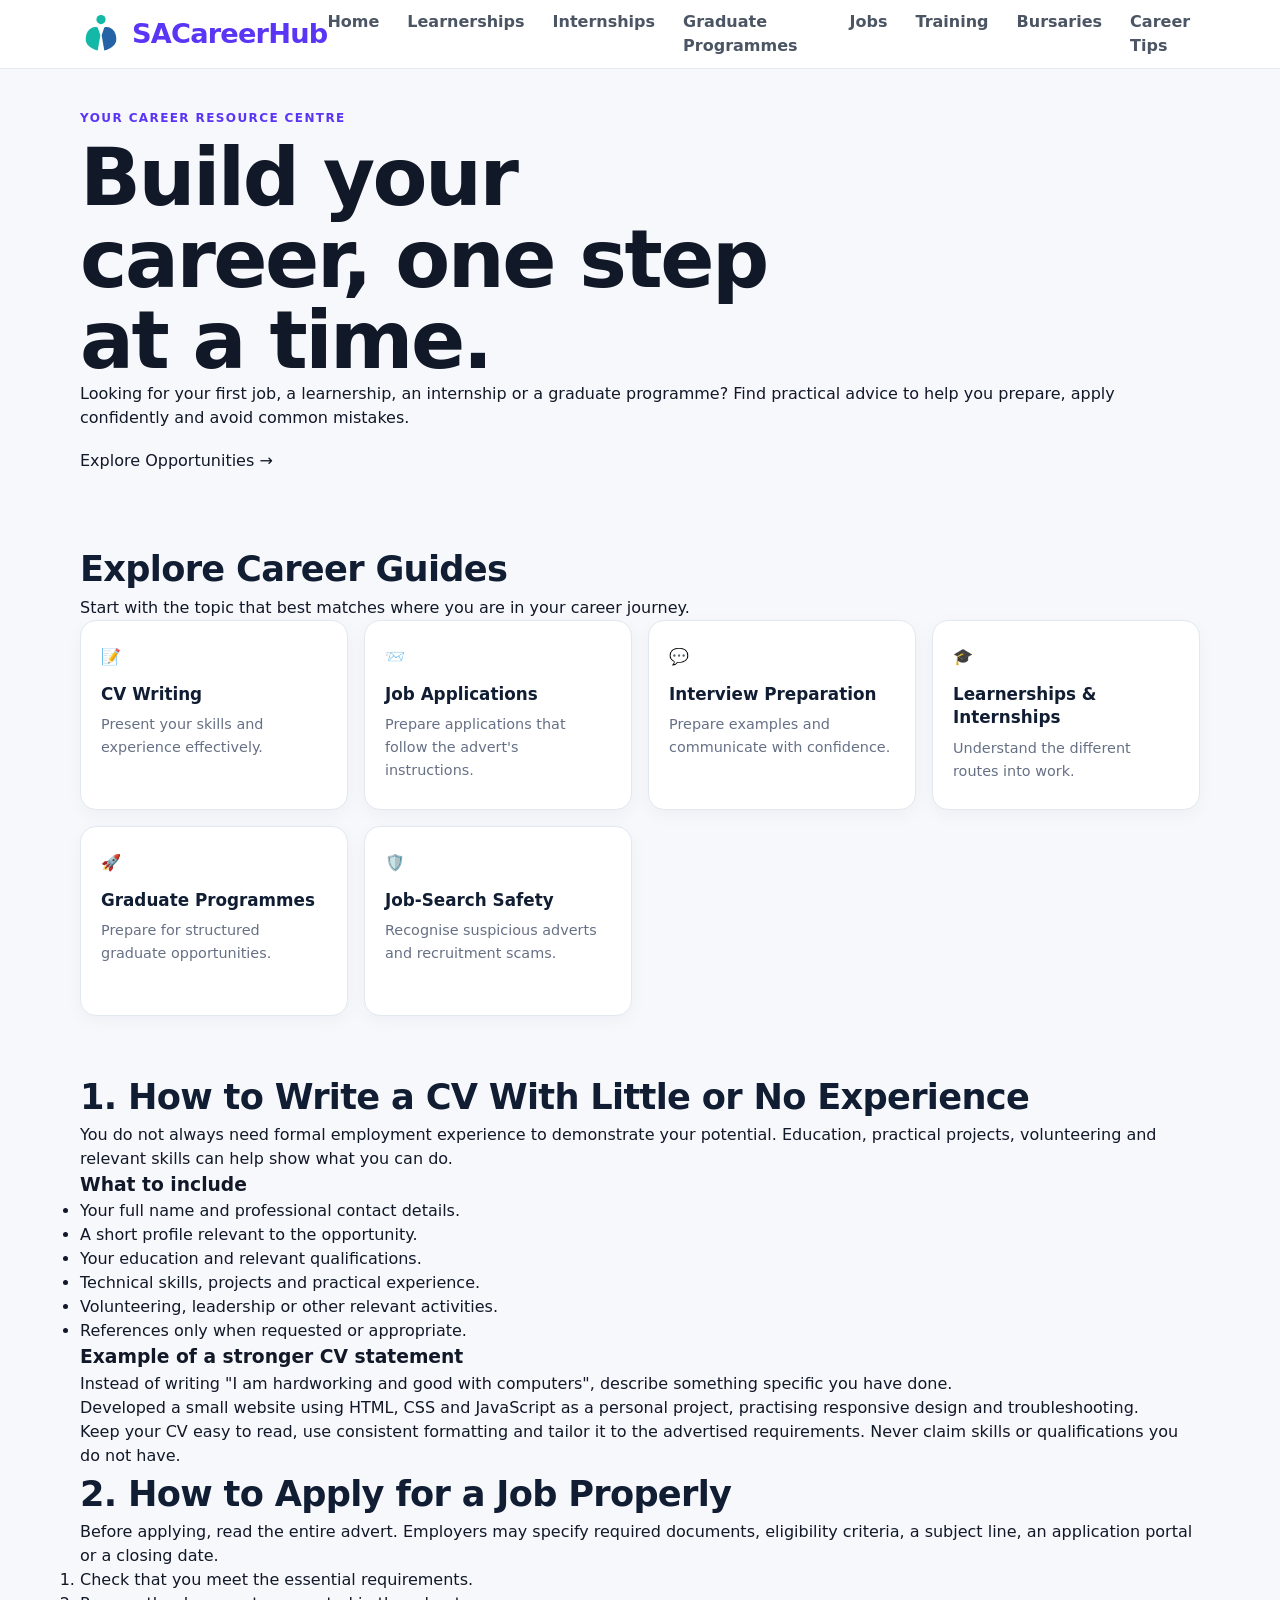
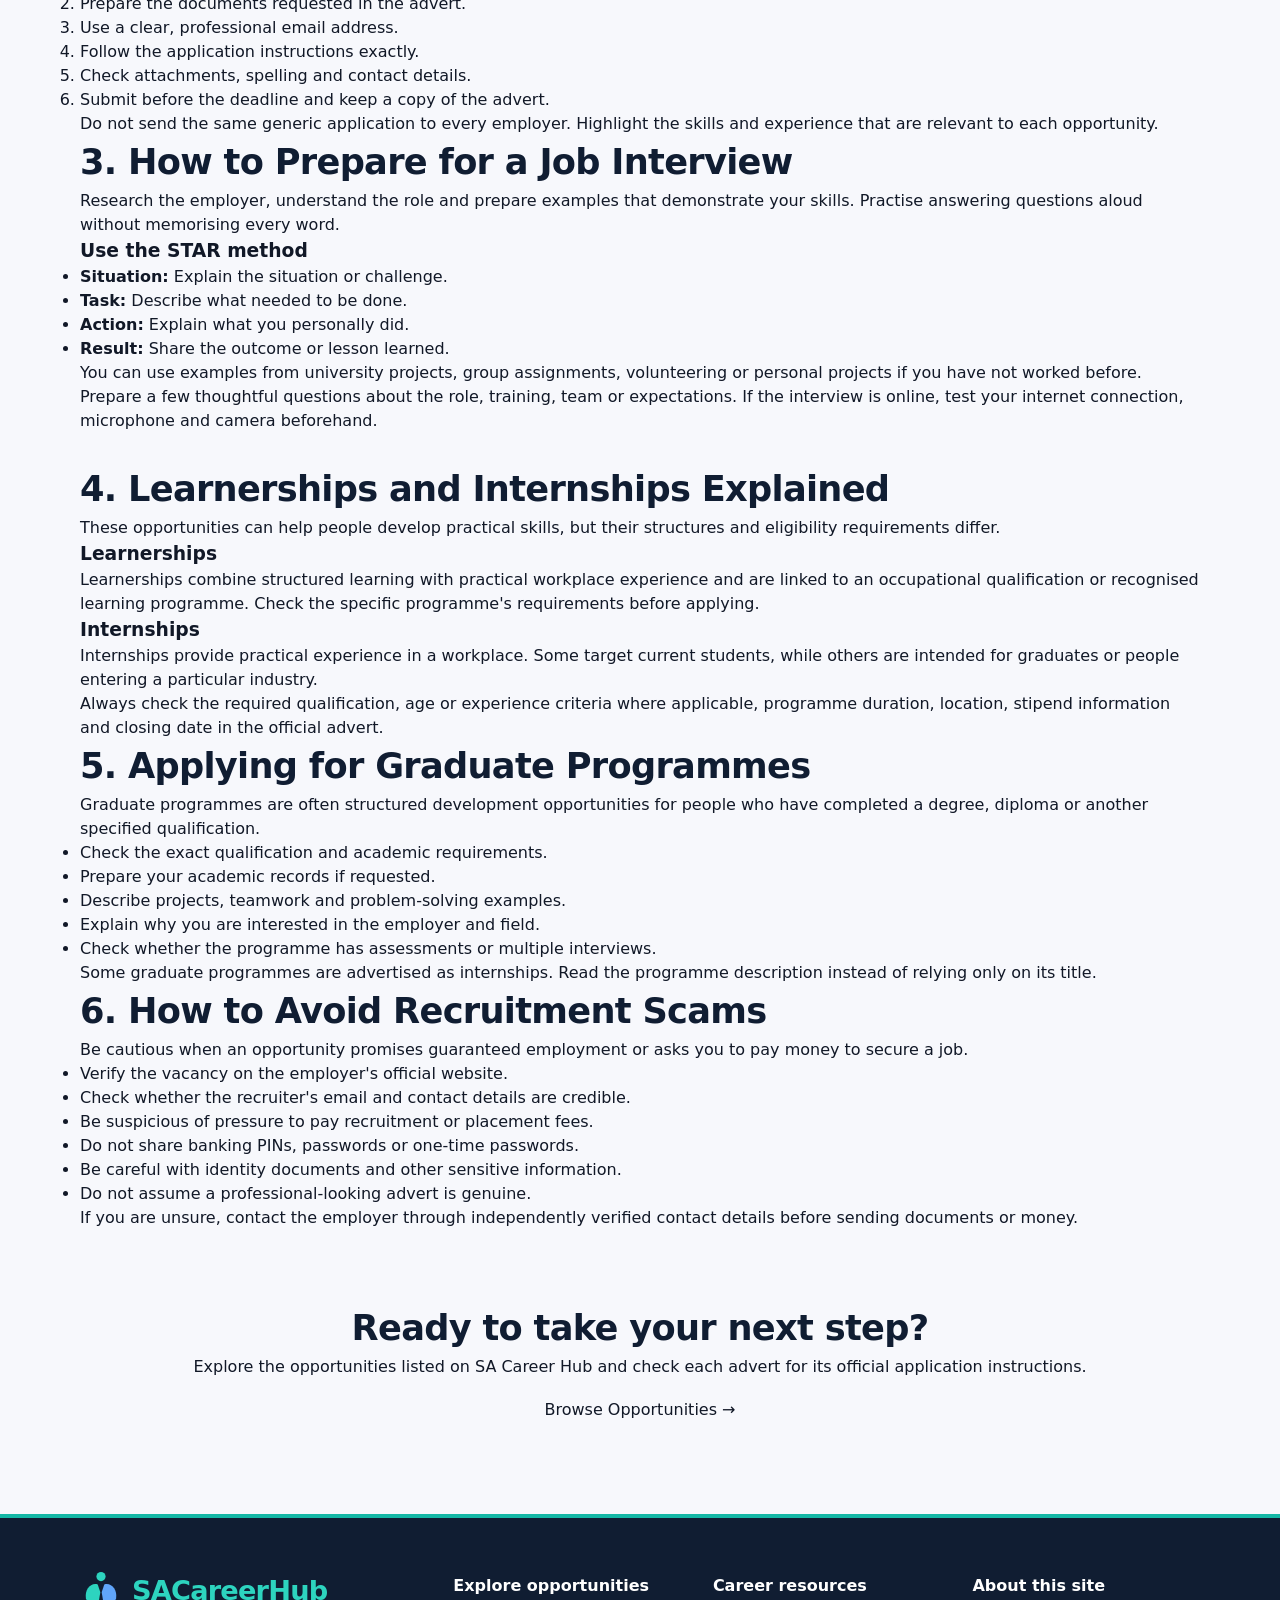
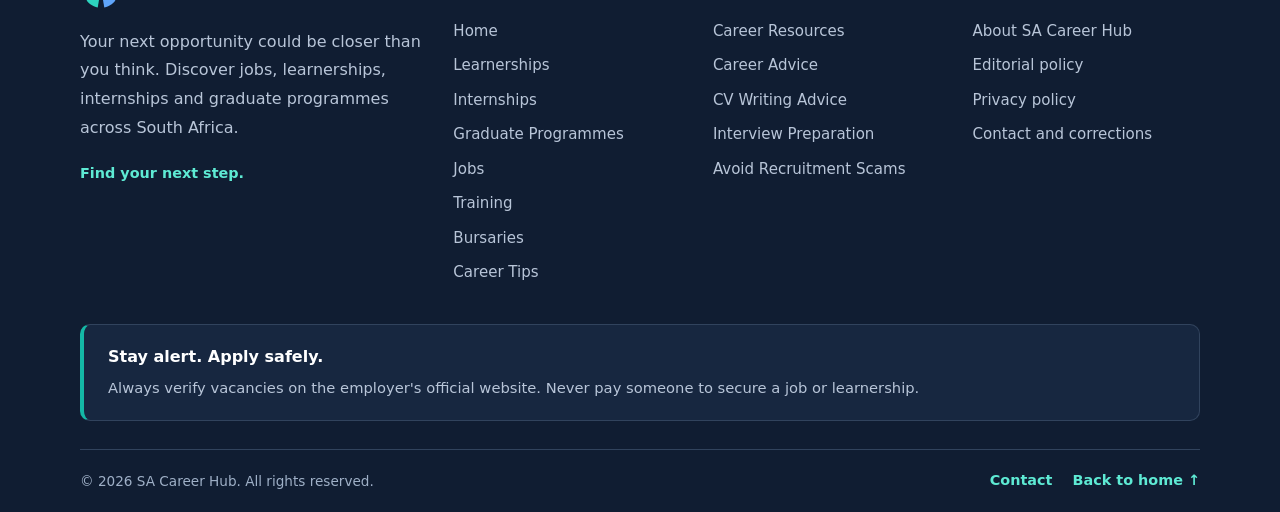
==== commit 9aebaf79: "Add new pages and enhance metadata for SEO; update links and styles" ====
--- a/career-tips.html
+++ b/career-tips.html
@@ -6,6 +6,12 @@
   <meta name="viewport" content="width=device-width, initial-scale=1.0">
 
   <title>Career Tips for South Africans | SA Career Hub</title>
+  <link rel="canonical" href="https://sacareerhub.pages.dev/career-tips.html">
+  <meta property="og:type" content="article">
+  <meta property="og:site_name" content="SA Career Hub">
+  <meta property="og:title" content="Career Tips for South Africans | SA Career Hub">
+  <meta property="og:description" content="Practical career advice for South African job seekers, including CV writing, interviews, learnerships, internships and job-search safety.">
+  <meta property="og:url" content="https://sacareerhub.pages.dev/career-tips.html">
 
   <!-- Google AdSense account meta tag for ad revenue tracking -->
   <meta name="google-adsense-account" content="ca-pub-6800037475940294">
@@ -42,7 +48,7 @@
         you prepare, apply confidently and avoid common mistakes.
       </p>
 
-      <a class="apply-btn" href="index.html#opportunities">
+      <a class="apply-btn" href="/#opportunities">
         Explore Opportunities →
       </a>
     </section>
@@ -323,7 +329,7 @@
         check each advert for its official application instructions.
       </p>
 
-      <a class="apply-btn" href="index.html#opportunities">
+      <a class="apply-btn" href="/#opportunities">
         Browse Opportunities →
       </a>
     </section>
--- a/style.css
+++ b/style.css
@@ -490,8 +490,8 @@
 
 .footer-main {
   display: grid;
-  grid-template-columns: 1.5fr 1fr 1fr;
-  gap: 48px;
+  grid-template-columns: 1.5fr repeat(3, 1fr);
+  gap: 32px;
   padding-bottom: 40px;
 }
 
@@ -597,6 +597,57 @@
 
 .footer-bottom a:hover {
   color: #ffffff;
+}
+
+.footer-bottom-links {
+  display: flex;
+  flex-wrap: wrap;
+  gap: 20px;
+}
+
+.content-page {
+  max-width: 850px;
+  padding-top: 48px;
+  padding-bottom: 24px;
+}
+
+.content-page h1 {
+  margin-bottom: 22px;
+  font-size: clamp(2.1rem, 5vw, 3.25rem);
+}
+
+.content-page h2 {
+  margin: 32px 0 12px;
+  font-size: 1.45rem;
+}
+
+.content-page p,
+.content-page li {
+  color: #475569;
+  line-height: 1.8;
+}
+
+.content-page p + p {
+  margin-top: 14px;
+}
+
+.content-page ul {
+  padding-left: 24px;
+}
+
+.content-page li + li {
+  margin-top: 9px;
+}
+
+.content-page a {
+  color: #2563a6;
+  text-decoration: underline;
+  text-underline-offset: 3px;
+}
+
+.content-page a:focus-visible {
+  outline: 3px solid #14b8a6;
+  outline-offset: 3px;
 }
 
 /* Responsive footer layout */
@@ -786,4 +837,3 @@
     text-align: center;
   }
 }
-
